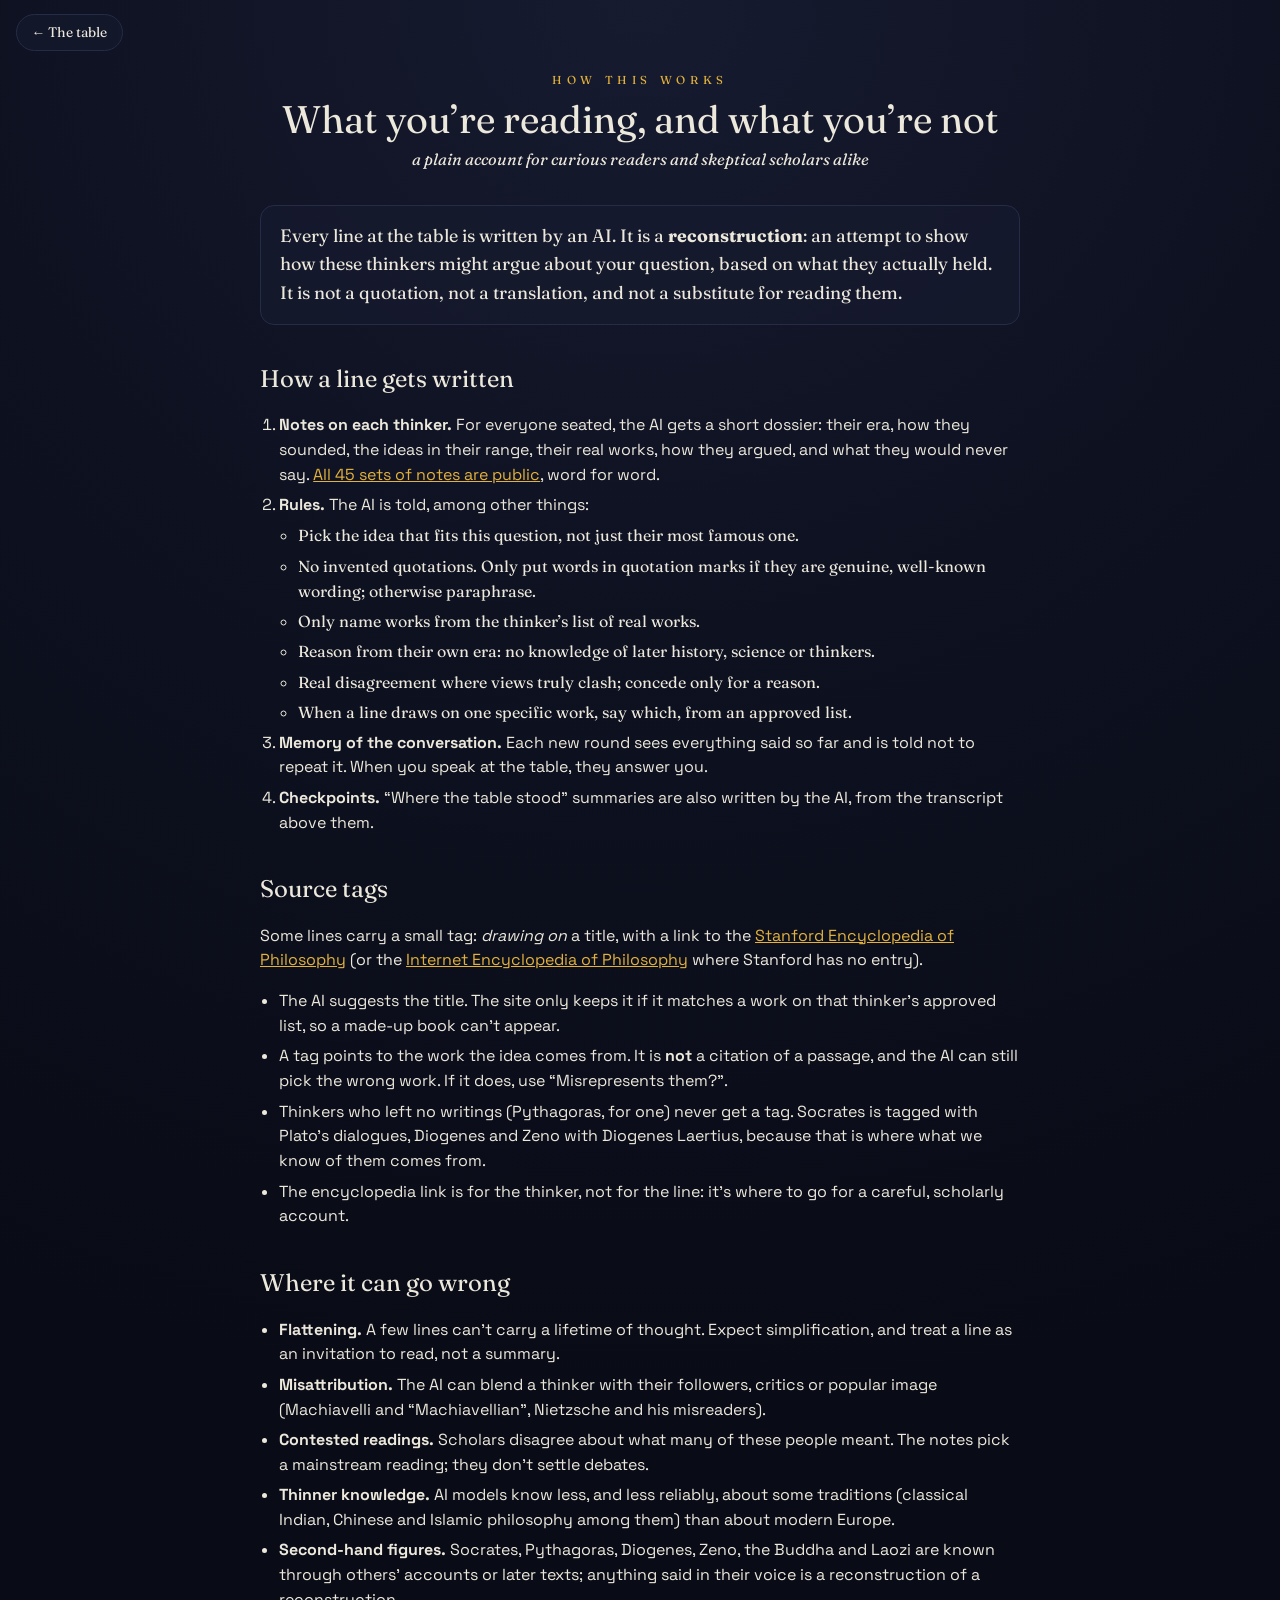
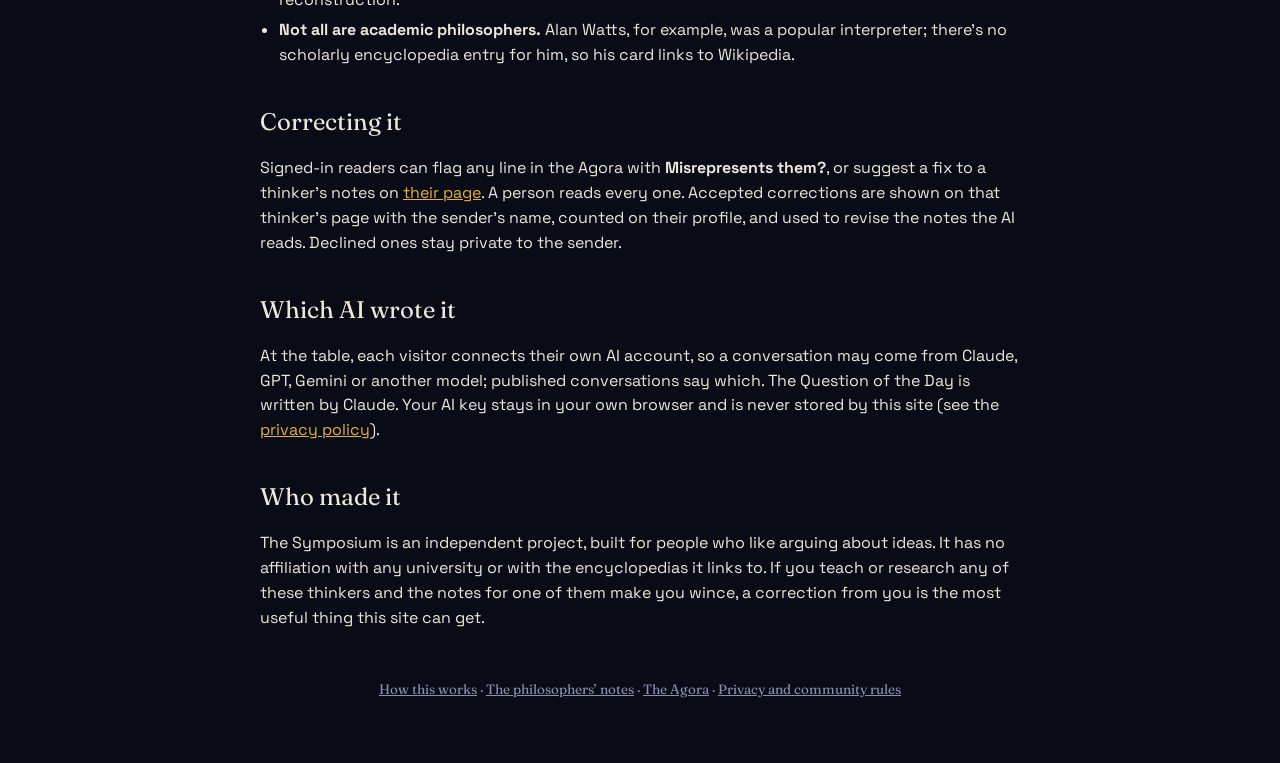
==== about.html @ 33fb00ac "Add files via upload" ====
<!DOCTYPE html>
<html lang="en">
<head>
<meta charset="UTF-8">
<meta name="viewport" content="width=device-width, initial-scale=1">
<title>How this works · The Symposium</title>
<meta name="description" content="What the Symposium is, how its AI philosophers are made, where it can go wrong, and how to correct it.">
<link rel="preconnect" href="https://fonts.googleapis.com">
<link href="https://fonts.googleapis.com/css2?family=Fraunces:ital,opsz,wght@0,9..144,400;0,9..144,500;1,9..144,400;1,9..144,500&family=Space+Grotesk:wght@400;500;600&display=swap" rel="stylesheet">
<link rel="stylesheet" href="agora.css">
<style>
  * { box-sizing:border-box; }
  html{ background: var(--ink-deep); scroll-behavior:smooth; }
  body{ margin:0; min-height:100vh; padding: 3.6rem 1.2rem 4rem; color: var(--text); font-family:'Space Grotesk', sans-serif; -webkit-font-smoothing:antialiased; line-height:1.55;
    background: radial-gradient(ellipse 120% 60% at 50% 0%, #171b30 0%, var(--ink) 45%, var(--ink-deep) 100%); }
  .wrap{ max-width: 760px; margin: 0 auto; }
  .ag-nav{ position:fixed; }
  .back{ position:fixed; top:0.9rem; left:1rem; z-index:20; }
  header{ text-align:center; margin: 0.6rem 0 2rem; }
  .eyebrow{ font-family:'Fraunces', serif; letter-spacing:0.4em; font-size:0.72rem; color: var(--thread); }
  h1{ font-family:'Fraunces', serif; font-weight:400; font-size:2.4rem; margin:0.3rem 0 0.4rem; line-height:1.15; }
  h2{ font-family:'Fraunces', serif; font-weight:400; font-size:1.5rem; margin:2.2rem 0 0.6rem; }
  .subhead{ font-family:'Fraunces', serif; font-style:italic; color: var(--text-dim); margin:0; font-size:1.02rem; }
  p, li{ font-size:1rem; }
  a{ color: var(--thread); }
  .lead{ font-family:'Fraunces', serif; font-size:1.12rem; line-height:1.6; }
  .box{ padding:1rem 1.2rem; border-radius:14px; border:1px solid var(--panel-line); background: rgba(22,26,46,0.75); margin:1rem 0; }
  .section-t{ font-family:'Fraunces', serif; letter-spacing:0.14em; text-transform:uppercase; font-size:0.72rem; color: var(--thread); margin:0 0 0.5rem; }
  footer{ text-align:center; margin-top:3rem; font-family:'Fraunces', serif; font-size:0.84rem; color: var(--text-dim); }
  footer a{ color: var(--text-dim); }
  .wrap p, .wrap li{ color: var(--text); }
  .wrap ul, .wrap ol{ padding-left:1.2rem; }
  .wrap li{ margin:0.35rem 0; }
  .dim{ color: var(--text-dim) !important; }
  .rules li{ font-family:'Fraunces', serif; }
</style>
<!-- Usage stats (cookie-free; sign-in links live after the # and are never sent) -->
<script defer src="https://cloud.umami.is/script.js" data-website-id="95dec4bd-08b5-49d9-9361-ee6466afef65" data-exclude-hash="true"></script>
</head>
<body>
<a class="ag-pill back" href="index.html">&larr; The table</a>
<div class="wrap">
  <header>
    <span class="eyebrow">HOW THIS WORKS</span>
    <h1>What you’re reading, and what you’re not</h1>
    <p class="subhead">a plain account for curious readers and skeptical scholars alike</p>
  </header>

  <div class="box"><p class="lead" style="margin:0;">Every line at the table is written by an AI. It is a <b>reconstruction</b>: an attempt to show how these thinkers might argue about your question, based on what they actually held. It is not a quotation, not a translation, and not a substitute for reading them.</p></div>

  <h2>How a line gets written</h2>
  <ol>
    <li><b>Notes on each thinker.</b> For everyone seated, the AI gets a short dossier: their era, how they sounded, the ideas in their range, their real works, how they argued, and what they would never say. <a href="thinkers.html">All 45 sets of notes are public</a>, word for word.</li>
    <li><b>Rules.</b> The AI is told, among other things:
      <ul class="rules">
        <li>Pick the idea that fits this question, not just their most famous one.</li>
        <li>No invented quotations. Only put words in quotation marks if they are genuine, well-known wording; otherwise paraphrase.</li>
        <li>Only name works from the thinker’s list of real works.</li>
        <li>Reason from their own era: no knowledge of later history, science or thinkers.</li>
        <li>Real disagreement where views truly clash; concede only for a reason.</li>
        <li>When a line draws on one specific work, say which, from an approved list.</li>
      </ul></li>
    <li><b>Memory of the conversation.</b> Each new round sees everything said so far and is told not to repeat it. When you speak at the table, they answer you.</li>
    <li><b>Checkpoints.</b> “Where the table stood” summaries are also written by the AI, from the transcript above them.</li>
  </ol>

  <h2>Source tags</h2>
  <p>Some lines carry a small tag: <i>drawing on</i> a title, with a link to the <a href="https://plato.stanford.edu/" target="_blank" rel="noopener">Stanford Encyclopedia of Philosophy</a> (or the <a href="https://iep.utm.edu/" target="_blank" rel="noopener">Internet Encyclopedia of Philosophy</a> where Stanford has no entry).</p>
  <ul>
    <li>The AI suggests the title. The site only keeps it if it matches a work on that thinker’s approved list, so a made-up book can’t appear.</li>
    <li>A tag points to the work the idea comes from. It is <b>not</b> a citation of a passage, and the AI can still pick the wrong work. If it does, use “Misrepresents them?”.</li>
    <li>Thinkers who left no writings (Pythagoras, for one) never get a tag. Socrates is tagged with Plato’s dialogues, Diogenes and Zeno with Diogenes Laertius, because that is where what we know of them comes from.</li>
    <li>The encyclopedia link is for the thinker, not for the line: it’s where to go for a careful, scholarly account.</li>
  </ul>

  <h2>Where it can go wrong</h2>
  <ul>
    <li><b>Flattening.</b> A few lines can’t carry a lifetime of thought. Expect simplification, and treat a line as an invitation to read, not a summary.</li>
    <li><b>Misattribution.</b> The AI can blend a thinker with their followers, critics or popular image (Machiavelli and “Machiavellian”, Nietzsche and his misreaders).</li>
    <li><b>Contested readings.</b> Scholars disagree about what many of these people meant. The notes pick a mainstream reading; they don’t settle debates.</li>
    <li><b>Thinner knowledge.</b> AI models know less, and less reliably, about some traditions (classical Indian, Chinese and Islamic philosophy among them) than about modern Europe.</li>
    <li><b>Second-hand figures.</b> Socrates, Pythagoras, Diogenes, Zeno, the Buddha and Laozi are known through others’ accounts or later texts; anything said in their voice is a reconstruction of a reconstruction.</li>
    <li><b>Not all are academic philosophers.</b> Alan Watts, for example, was a popular interpreter; there’s no scholarly encyclopedia entry for him, so his card links to Wikipedia.</li>
  </ul>

  <h2>Correcting it</h2>
  <p>Signed-in readers can flag any line in the Agora with <b>Misrepresents them?</b>, or suggest a fix to a thinker’s notes on <a href="thinkers.html">their page</a>. A person reads every one. Accepted corrections are shown on that thinker’s page with the sender’s name, counted on their profile, and used to revise the notes the AI reads. Declined ones stay private to the sender.</p>

  <h2>Which AI wrote it</h2>
  <p>At the table, each visitor connects their own AI account, so a conversation may come from Claude, GPT, Gemini or another model; published conversations say which. The Question of the Day is written by Claude. Your AI key stays in your own browser and is never stored by this site (see the <a href="privacy.html">privacy policy</a>).</p>

  <h2>Who made it</h2>
  <p>The Symposium is an independent project, built for people who like arguing about ideas. It has no affiliation with any university or with the encyclopedias it links to. If you teach or research any of these thinkers and the notes for one of them make you wince, a correction from you is the most useful thing this site can get.</p>
  <footer><a href="about.html">How this works</a> · <a href="thinkers.html">The philosophers’ notes</a> · <a href="agora.html">The Agora</a> · <a href="privacy.html">Privacy and community rules</a></footer>
</div>
</body>
</html>
---- agora.css ----
/* agora.css: shared look for the Agora pieces (sign-in, account, feed, conversation page) */
:root{
  --ink:#0e1120; --ink-deep:#090b16; --panel:#161a2e; --panel-line:#262c48;
  --thread:#e3b23c; --thread-dim:#6b5a2c; --text:#ece8dc; --text-dim:#8991ac; --bad:#e08a7a; --good:#7fb88f;
}

/* ---------- top-right nav (on both pages) ---------- */
.ag-nav{ position:absolute; top:0.9rem; right:1rem; display:flex; gap:0.5rem; align-items:center; z-index:20; }
.ag-nav a.ag-navlink, .ag-account{
  font-family:'Fraunces', serif; font-size:0.86rem; color: var(--text); text-decoration:none; cursor:pointer;
  padding:0.4rem 0.9rem; border-radius:999px; border:1px solid var(--panel-line); background: rgba(22,26,46,0.7);
  transition: border-color .15s ease, background .15s ease;
}
.ag-account.signed-in{ color: var(--thread); }
@media (hover:hover) and (pointer:fine){
  .ag-nav a.ag-navlink:hover, .ag-account:hover{ border-color: var(--thread-dim); background: rgba(227,178,60,0.1); }
}

/* ---------- modal ---------- */
.ag-modal-back{ position:fixed; inset:0; background: rgba(5,6,12,0.72); display:flex; align-items:center; justify-content:center; z-index:1000; padding:1rem; }
.ag-modal{ position:relative; width:100%; max-width:420px; background: var(--panel); border:1px solid var(--panel-line); border-radius:14px; padding:1.4rem 1.4rem 1.2rem; color: var(--text); box-shadow: 0 20px 60px rgba(0,0,0,0.5); }
.ag-x{ position:absolute; top:0.6rem; right:0.7rem; background:none; border:none; color: var(--text-dim); font-size:1.5rem; cursor:pointer; line-height:1; }
.ag-modal-title{ font-family:'Fraunces', serif; font-size:1.25rem; margin:0 0 0.5rem; }
.ag-modal-lead{ font-family:'Fraunces', serif; color: var(--text-dim); font-size:0.94rem; line-height:1.55; margin:0 0 0.9rem; }
.ag-modal-lead b{ color: var(--text); font-weight:500; }
.ag-form{ display:flex; flex-direction:column; gap:0.6rem; }
.ag-form input[type=email], .ag-form input[type=text], .ag-delete input{
  font-family:'Space Grotesk', sans-serif; font-size:1rem; padding:0.7rem 0.85rem; border-radius:9px;
  border:1px solid var(--panel-line); background: var(--ink); color: var(--text); width:100%;
}
.ag-form input:focus, .ag-delete input:focus{ outline:none; border-color: var(--thread-dim); }
.ag-check{ font-family:'Fraunces', serif; font-size:0.86rem; color: var(--text-dim); line-height:1.45; }
.ag-check a, .ag-small-link{ color: var(--thread); }
.ag-small-link{ display:inline-block; margin-top:1rem; font-family:'Fraunces', serif; font-style:italic; font-size:0.84rem; }
.ag-btn{
  font-family:'Space Grotesk', sans-serif; font-size:0.92rem; padding:0.65rem 1rem; border-radius:999px; cursor:pointer;
  border:1px solid var(--panel-line); background: transparent; color: var(--text);
}
.ag-btn.primary{ background: var(--thread); color:#1a130c; border-color: var(--thread); font-weight:500; }
.ag-btn.danger{ color: var(--bad); border-color: rgba(224,138,122,0.4); }
.ag-btn:disabled{ opacity:0.6; cursor:default; }
.ag-row{ display:flex; gap:0.6rem; margin-top:1rem; flex-wrap:wrap; }
.ag-delete{ margin-top:1rem; display:flex; flex-direction:column; gap:0.6rem; }
.ag-msg{ margin:0; min-height:1.1em; font-family:'Fraunces', serif; font-style:italic; font-size:0.86rem; color: var(--text-dim); }
.ag-msg.bad{ color: var(--bad); } .ag-msg.good{ color: var(--good); }

/* ---------- faces ---------- */
.ag-face{ width:30px; height:30px; border-radius:50%; overflow:hidden; display:inline-flex; align-items:center; justify-content:center; flex-shrink:0;
  border:1px solid var(--thread-dim); background: var(--ink); font-family:'Fraunces', serif; font-size:0.75rem; color: var(--thread); }
.ag-face img{ width:100%; height:100%; object-fit:cover; object-position:50% 30%; }

/* ---------- Google / Facebook buttons ---------- */
.ag-social{ display:flex; flex-direction:column; gap:0.55rem; margin:0.9rem 0 0.4rem; }
.ag-provider{ width:100%; font-weight:500; padding:0.75rem 1rem; }
.ag-google{ background:#fff; color:#1f1f1f; border-color:#fff; }
.ag-facebook{ background:#1877f2; color:#fff; border-color:#1877f2; }
.ag-or{ text-align:center; font-family:'Fraunces', serif; font-style:italic; font-size:0.84rem; color: var(--text-dim); margin:0.4rem 0 0; }

/* ---------- pill-shaped link buttons (e.g. "← The table") ---------- */
a.ag-pill, a.ag-pill:visited{
  display:inline-block; font-family:'Fraunces', serif; font-size:0.86rem; color: var(--text); text-decoration:none;
  padding:0.4rem 0.9rem; border-radius:999px; border:1px solid var(--panel-line); background: rgba(22,26,46,0.7);
  transition: border-color .15s ease, background .15s ease;
}
@media (hover:hover) and (pointer:fine){ a.ag-pill:hover{ border-color: var(--thread-dim); background: rgba(227,178,60,0.1); } }

/* correction form */
.ag-form textarea{ width:100%; font-family:'Fraunces', serif; font-size:1rem; line-height:1.5; padding:0.65rem 0.8rem; border-radius:10px;
  border:1px solid var(--panel-line); background: rgba(9,11,22,0.6); color: var(--text); resize:vertical; }
.ag-form textarea:focus{ outline:none; border-color: var(--thread-dim); }
.ag-quote{ margin:0 0 0.9rem; padding-left:0.8rem; border-left:2px solid var(--thread); font-family:'Fraunces', serif; font-style:italic; color: var(--text-dim); max-height:9rem; overflow:auto; }
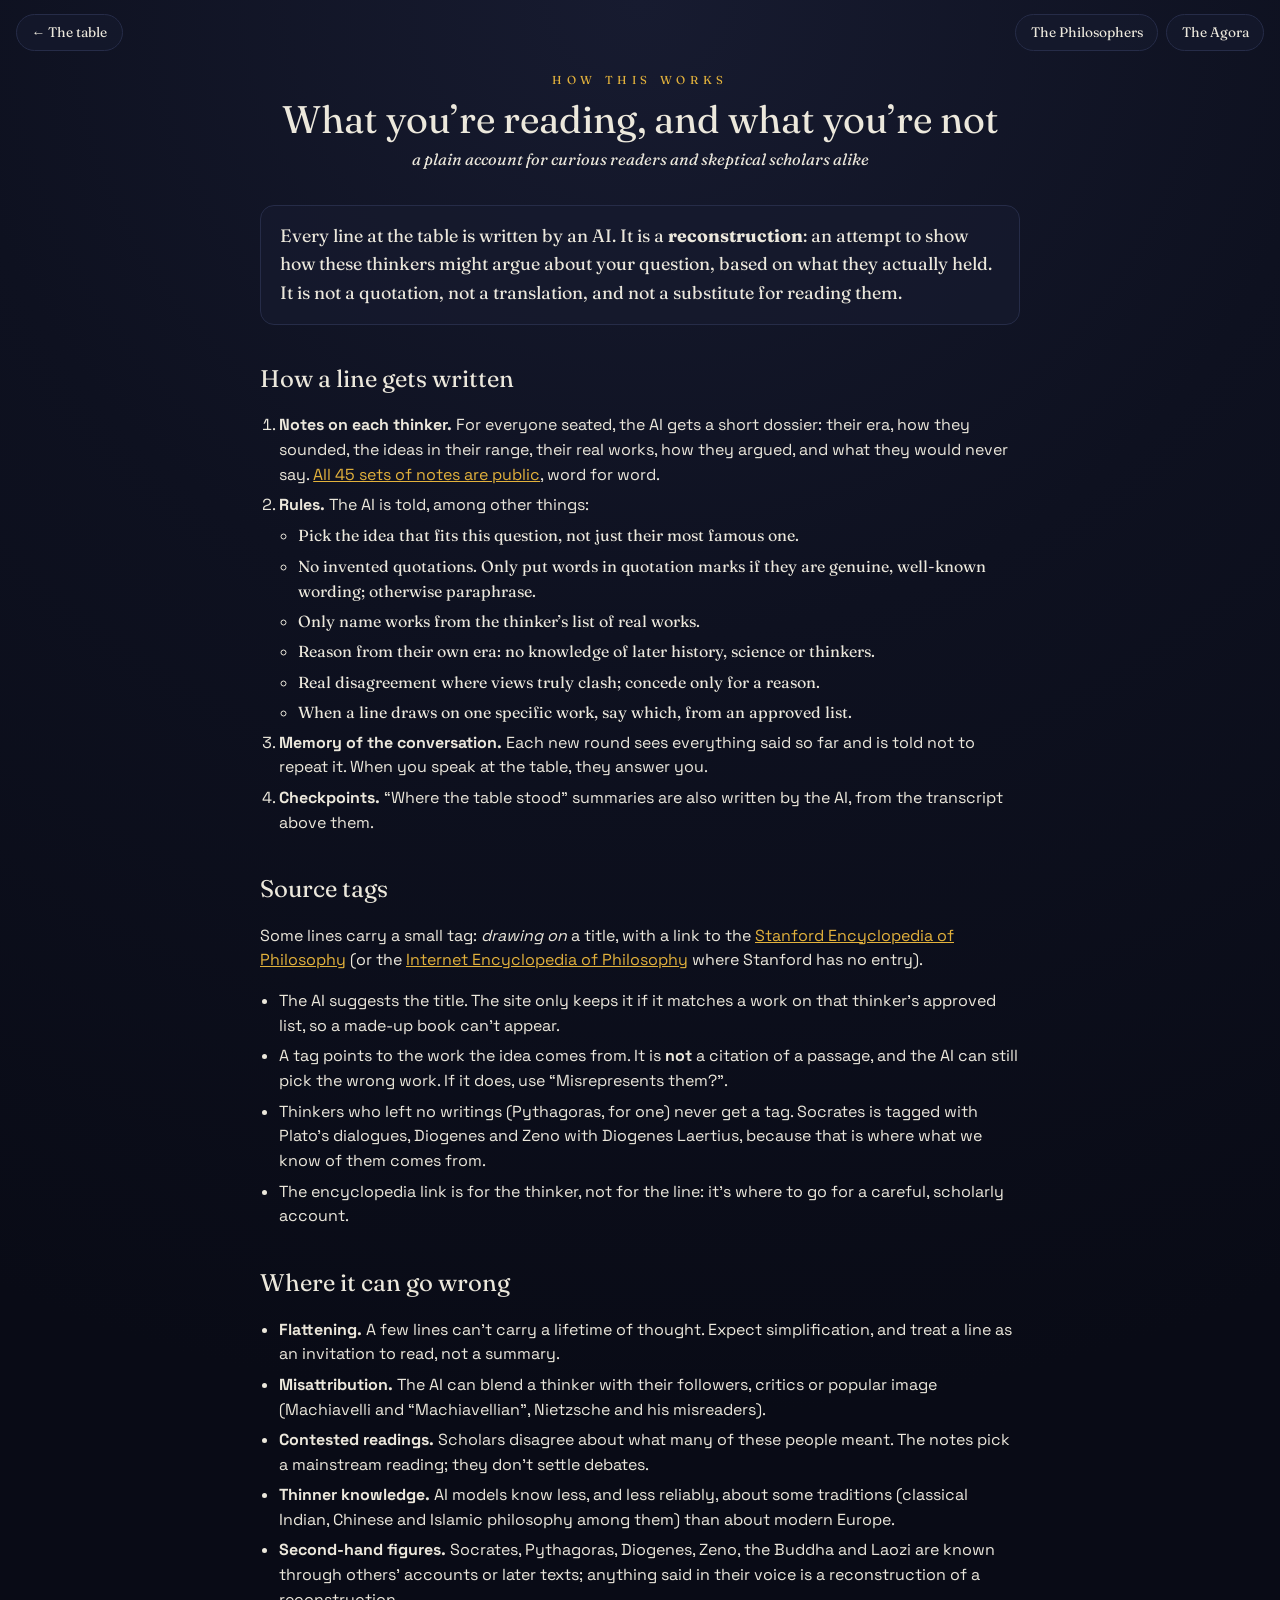
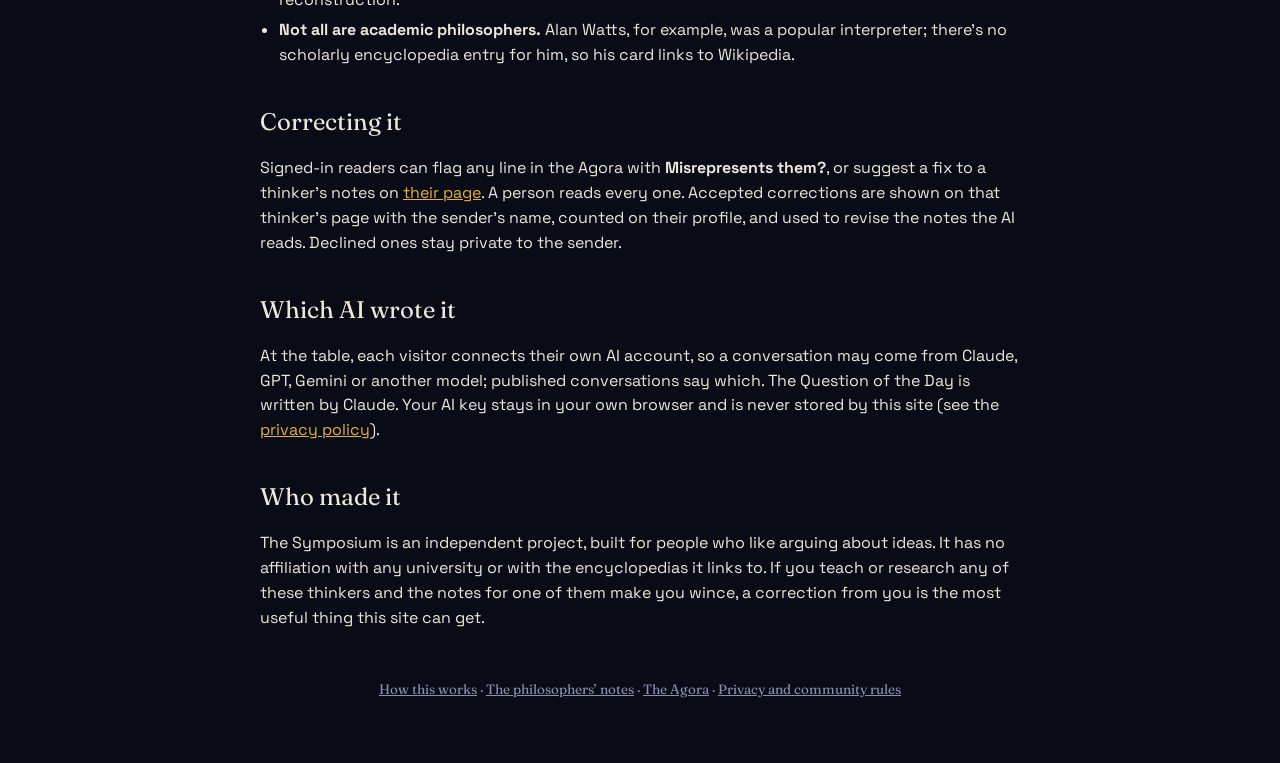
==== commit 0855a9b7: "Add files via upload" ====
--- a/about.html
+++ b/about.html
@@ -39,6 +39,7 @@
 </head>
 <body>
 <a class="ag-pill back" href="index.html">&larr; The table</a>
+<nav class="ag-nav"><a class="ag-navlink" href="thinkers.html">The Philosophers</a><a class="ag-navlink" href="agora.html">The Agora</a></nav>
 <div class="wrap">
   <header>
     <span class="eyebrow">HOW THIS WORKS</span>
